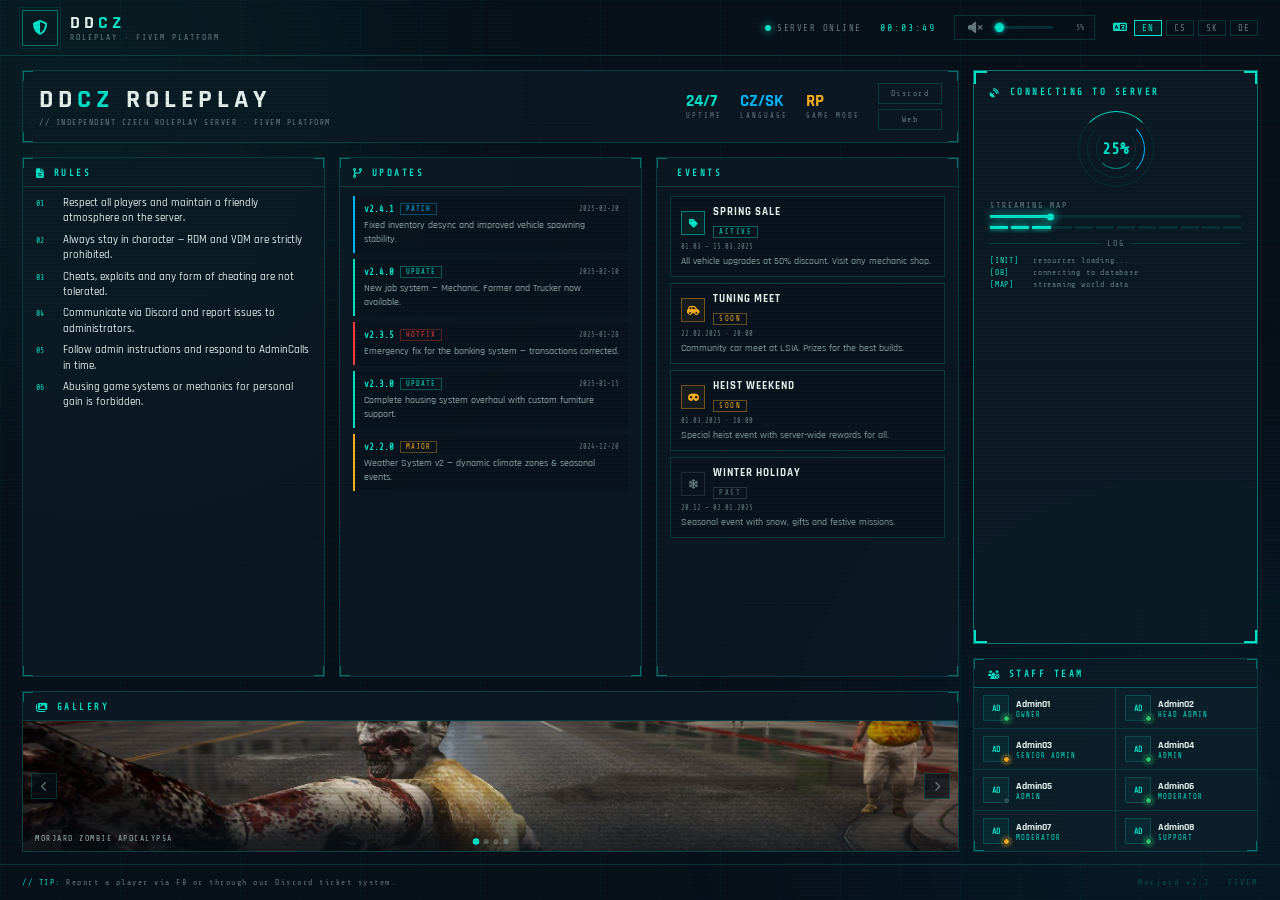
==== resources/morjard-loadingscreen/html/index.html @ 4cfc8bfa "Initial consolidated Morjard FiveM resource pack - Pulled freshest copies from OVH FiveM Dev server " ====
<!DOCTYPE html>
<html lang="en">
<head>
<meta charset="UTF-8">
<meta name="viewport" content="width=device-width, initial-scale=1.0">
<title>Morjard — Loading</title>
<link rel="preconnect" href="https://fonts.googleapis.com">
<link href="https://fonts.googleapis.com/css2?family=Rajdhani:wght@500;600;700&family=Share+Tech+Mono&display=swap" rel="stylesheet">
<link rel="stylesheet" href="https://cdnjs.cloudflare.com/ajax/libs/font-awesome/6.4.0/css/all.min.css">
<style>
:root {
    --accent:  #00e5cc;
    --accent2: #00b8ff;
    --danger:  #ff3b3b;
    --warn:    #ffb020;
    --bg:      #08111a;
    --bg2:     #0d1c27;
    --border:  rgba(0,229,204,0.18);
    --borderB: rgba(0,229,204,0.45);
    --text:    #e8f4f0;
    --textDim: rgba(200,230,225,0.5);
    --mono:    'Share Tech Mono', monospace;
    --main:    'Rajdhani', sans-serif;
    --gap:     14px;
}

*,*::before,*::after { margin:0; padding:0; box-sizing:border-box; }

html, body {
    width:100%; height:100%;
    background:var(--bg);
    overflow:hidden;
    font-family:var(--main);
    color:var(--text);
    user-select:none;
}

body::before {
    content:'';
    position:fixed; inset:0;
    background:repeating-linear-gradient(0deg,transparent,transparent 2px,rgba(0,0,0,0.06) 2px,rgba(0,0,0,0.06) 4px);
    pointer-events:none; z-index:9000;
}

/* ── Background ── */
.bg-grid {
    position:fixed; inset:0;
    background-image:
        linear-gradient(rgba(0,229,204,0.032) 1px,transparent 1px),
        linear-gradient(90deg,rgba(0,229,204,0.032) 1px,transparent 1px);
    background-size:60px 60px;
    z-index:0;
    animation:gridDrift 60s linear infinite;
}
@keyframes gridDrift { from{background-position:0 0} to{background-position:60px 60px} }

.bg-glow {
    position:fixed; width:600px; height:600px; border-radius:50%;
    filter:blur(120px); pointer-events:none; z-index:0;
}
.bg-glow.tl { top:-200px; left:-200px; background:rgba(0,229,204,0.055); }
.bg-glow.br { bottom:-200px; right:-200px; background:rgba(0,184,255,0.055); }

/* ── Done overlay ── */
.done-overlay {
    position:fixed; inset:0; z-index:8000;
    display:flex; align-items:center; justify-content:center;
    opacity:0; pointer-events:none; transition:opacity .5s;
    background:rgba(0,229,204,0.04);
}
.done-overlay.show { opacity:1; }
.done-pulse { font-family:var(--mono); font-size:14px; letter-spacing:6px; color:var(--accent); animation:blink 1s ease-in-out infinite; }
@keyframes blink { 0%,100%{opacity:1} 50%{opacity:.25} }

/* Corner brackets */
.cb { position:absolute; width:10px; height:10px; border-color:var(--accent); border-style:solid; opacity:.42; pointer-events:none; }
.cb.tl { top:0;    left:0;  border-width:1px 0 0 1px; }
.cb.tr { top:0;    right:0; border-width:1px 1px 0 0; }
.cb.bl { bottom:0; left:0;  border-width:0 0 1px 1px; }
.cb.br { bottom:0; right:0; border-width:0 1px 1px 0; }
.cb.fat { width:13px; height:13px; opacity:1; border-width:2px !important; }

@keyframes fadeUp { from{opacity:0;transform:translateY(12px)} to{opacity:1;transform:translateY(0)} }
@keyframes pulseDot { 0%,100%{opacity:1} 50%{opacity:.25} }

/* ── Screen ── */
.screen { position:relative; z-index:1; width:100%; height:100%; display:flex; flex-direction:column; }

/* ══ TOP BAR ══ */
.top-bar {
    height:56px; flex-shrink:0;
    display:flex; align-items:center; justify-content:space-between;
    padding:0 22px;
    border-bottom:1px solid var(--border);
}
.top-bar-logo { display:flex; align-items:center; gap:12px; }
.logo-icon-wrap {
    width:36px; height:36px; border:1px solid var(--borderB);
    display:flex; align-items:center; justify-content:center; position:relative; flex-shrink:0;
}
.logo-icon-wrap::before { content:''; position:absolute; inset:-4px; border:1px solid rgba(0,229,204,0.1); pointer-events:none; }
.logo-icon { font-size:15px; color:var(--accent); }
.logo-texts { display:flex; flex-direction:column; line-height:1; }
.logo-title  { font-size:18px; font-weight:700; letter-spacing:4px; color:var(--text); }
.logo-title .hi { color:var(--accent); }
.logo-sub    { font-family:var(--mono); font-size:8px; color:var(--textDim); letter-spacing:2px; margin-top:2px; }

.top-right { display:flex; align-items:center; gap:18px; }
.status-item { display:flex; align-items:center; gap:6px; font-family:var(--mono); font-size:9px; color:var(--textDim); letter-spacing:1.5px; }
.status-dot  { width:6px; height:6px; border-radius:50%; background:var(--accent); box-shadow:0 0 8px var(--accent); animation:pulseDot 2s ease-in-out infinite; }
.clock { color:var(--accent); font-family:var(--mono); font-size:10px; letter-spacing:2px; }

/* Music */
.music-ctrl { display:flex; align-items:center; gap:7px; padding:4px 10px; border:1px solid var(--border); background:rgba(8,17,26,.55); }
.music-btn  { background:transparent; border:none; color:var(--textDim); font-size:13px; cursor:pointer; padding:1px 3px; transition:color .2s; line-height:1; }
.music-btn:hover,.music-btn.on { color:var(--accent); }
.vol-wrap   { width:60px; }
.vol-slider {
    -webkit-appearance:none; width:100%; height:3px;
    background:rgba(0,229,204,0.15); outline:none; cursor:pointer; border-radius:2px; display:block;
}
.vol-slider::-webkit-slider-thumb { -webkit-appearance:none; width:9px; height:9px; border-radius:50%; background:var(--accent); box-shadow:0 0 5px var(--accent); cursor:pointer; }
.vol-slider::-moz-range-thumb    { width:9px; height:9px; border-radius:50%; background:var(--accent); box-shadow:0 0 5px var(--accent); border:none; cursor:pointer; }
.vol-lbl    { font-family:var(--mono); font-size:8px; color:var(--textDim); min-width:24px; text-align:right; }

/* Lang */
.lang-sw    { display:flex; gap:4px; }
.lang-btn   { padding:2px 7px; border:1px solid var(--border); background:transparent; color:var(--textDim); font-family:var(--mono); font-size:9px; letter-spacing:1px; cursor:pointer; transition:border-color .2s,color .2s,background .2s; }
.lang-btn:hover,.lang-btn.on { border-color:var(--accent); color:var(--accent); background:rgba(0,229,204,0.07); }

/* ══ MAIN ══ */
.main { flex:1; display:flex; padding:var(--gap) 22px 12px; gap:var(--gap); overflow:hidden; min-height:0; }

/* ── LEFT ── */
.left  { flex:1; min-width:0; display:flex; flex-direction:column; gap:var(--gap); }

/* Identity */
.identity {
    border:1px solid var(--border); background:rgba(13,28,39,.72); position:relative;
    padding:12px 16px; animation:fadeUp .5s ease both; flex-shrink:0;
}
.id-inner { display:flex; align-items:center; justify-content:space-between; gap:16px; }
.srv-name { font-size:26px; font-weight:700; letter-spacing:5px; line-height:1; color:var(--text); }
.srv-name .hi { color:var(--accent); }
.srv-tag  { font-family:var(--mono); font-size:8px; color:var(--textDim); letter-spacing:1.5px; margin-top:5px; }
.srv-stats { display:flex; gap:18px; align-items:center; flex-shrink:0; }
.stat { display:flex; flex-direction:column; gap:2px; }
.stat-val { font-size:17px; font-weight:700; color:var(--accent); line-height:1; }
.stat-val.b { color:var(--accent2); }
.stat-val.w { color:var(--warn); }
.stat-lbl { font-family:var(--mono); font-size:7px; color:var(--textDim); letter-spacing:2px; }
.social-btns { display:flex; flex-direction:column; gap:5px; }
.social-btn {
    display:flex; align-items:center; justify-content:center; gap:6px;
    padding:5px 12px; border:1px solid var(--border); background:transparent;
    font-family:var(--mono); font-size:8px; color:var(--textDim); letter-spacing:1.5px;
    cursor:pointer; transition:border-color .2s,color .2s,background .2s; white-space:nowrap;
}
.social-btn:hover { border-color:var(--accent); color:var(--accent); background:rgba(0,229,204,0.07); }

/* 3-col panels */
.panels { flex:1; display:grid; grid-template-columns:1fr 1fr 1fr; gap:var(--gap); min-height:0; }
.panel  {
    border:1px solid var(--border); background:rgba(13,28,39,.72); position:relative;
    display:flex; flex-direction:column; overflow:hidden; min-height:0;
}
.panel.d1 { animation:fadeUp .5s .06s ease both; }
.panel.d2 { animation:fadeUp .5s .12s ease both; }
.panel.d3 { animation:fadeUp .5s .18s ease both; }
.panel-hdr {
    display:flex; align-items:center; gap:7px; padding:10px 13px 8px;
    border-bottom:1px solid var(--border);
    font-family:var(--mono); font-size:9px; font-weight:700; letter-spacing:2.5px; color:var(--accent);
    flex-shrink:0;
}
.panel-hdr .ico { font-size:10px; }
.panel-body {
    flex:1; overflow-y:auto; overflow-x:hidden; padding:9px 13px 11px;
    display:flex; flex-direction:column; gap:6px;
}
.panel-body::-webkit-scrollbar { width:2px; }
.panel-body::-webkit-scrollbar-thumb { background:rgba(0,229,204,.3); border-radius:2px; }

/* Rules */
.rule { display:flex; align-items:flex-start; gap:9px; font-size:11px; font-weight:500; color:var(--text); line-height:1.4; }
.rule-n { font-family:var(--mono); font-size:8px; color:var(--accent); min-width:18px; padding-top:2px; flex-shrink:0; }

/* Updates */
.upd { border-left:2px solid var(--border); padding:7px 9px; background:rgba(8,17,26,.45); animation:fadeUp .3s ease both; }
.upd.PATCH  { border-left-color:var(--accent2); }
.upd.UPDATE { border-left-color:var(--accent); }
.upd.HOTFIX { border-left-color:var(--danger); }
.upd.MAJOR  { border-left-color:var(--warn); }
.upd-head { display:flex; align-items:center; gap:6px; margin-bottom:3px; }
.upd-ver  { font-family:var(--mono); font-size:9px; font-weight:700; color:var(--accent); }
.upd-tag  { font-family:var(--mono); font-size:7px; letter-spacing:1px; padding:1px 5px; border:1px solid; }
.upd-tag.PATCH  { color:var(--accent2); border-color:rgba(0,184,255,.35); }
.upd-tag.UPDATE { color:var(--accent);  border-color:rgba(0,229,204,.35); }
.upd-tag.HOTFIX { color:var(--danger);  border-color:rgba(255,59,59,.35); }
.upd-tag.MAJOR  { color:var(--warn);    border-color:rgba(255,176,32,.35); }
.upd-date { margin-left:auto; font-family:var(--mono); font-size:7px; color:var(--textDim); }
.upd-txt  { font-size:10px; font-weight:500; color:rgba(200,230,225,.7); line-height:1.4; }

/* Events */
.evt { border:1px solid var(--border); background:rgba(8,17,26,.45); padding:8px 10px; animation:fadeUp .3s ease both; }
.evt-head { display:flex; align-items:center; gap:8px; margin-bottom:3px; }
.evt-ico  { width:24px; height:24px; flex-shrink:0; border:1px solid var(--border); display:flex; align-items:center; justify-content:center; font-size:10px; }
.evt-ico.active { border-color:rgba(0,229,204,.5); color:var(--accent); background:rgba(0,229,204,.06); }
.evt-ico.soon   { border-color:rgba(255,176,32,.4); color:var(--warn);   background:rgba(255,176,32,.06); }
.evt-ico.past   { border-color:rgba(200,230,225,.12); color:var(--textDim); }
.evt-info { flex:1; min-width:0; }
.evt-name { font-size:11px; font-weight:700; color:var(--text); letter-spacing:1px; }
.evt-badge { font-family:var(--mono); font-size:7px; letter-spacing:1.5px; padding:1px 5px; border:1px solid; display:inline-block; margin-top:1px; }
.evt-badge.active { color:var(--accent); border-color:rgba(0,229,204,.4); }
.evt-badge.soon   { color:var(--warn);   border-color:rgba(255,176,32,.4); }
.evt-badge.past   { color:var(--textDim); border-color:rgba(200,230,225,.15); }
.evt-date { font-family:var(--mono); font-size:7px; color:var(--textDim); margin-bottom:3px; }
.evt-desc { font-size:10px; font-weight:500; color:rgba(200,230,225,.65); line-height:1.4; }

/* ── RIGHT ── */
.right { width:285px; flex-shrink:0; display:flex; flex-direction:column; gap:var(--gap); }

/* Loading box */
.load-box {
    border:1px solid var(--borderB); background:rgba(13,28,39,.9);
    padding:16px 16px 14px; position:relative; flex:1;
    display:flex; flex-direction:column;
    animation:fadeUp .5s .08s ease both;
}
.load-box .cb.fat.tl { border-width:2px 0 0 2px !important; }
.load-box .cb.fat.tr { border-width:2px 2px 0 0 !important; }
.load-box .cb.fat.bl { border-width:0 0 2px 2px !important; }
.load-box .cb.fat.br { border-width:0 2px 2px 0 !important; }

.load-hdr { display:flex; align-items:center; gap:8px; margin-bottom:14px; font-family:var(--mono); font-size:9px; font-weight:700; letter-spacing:2.5px; color:var(--accent); }
.load-hdr .ico { animation:pulseDot 2s ease-in-out infinite; }

/* Spinner */
.spin-wrap  { display:flex; justify-content:center; margin-bottom:14px; }
.spin-outer { width:76px; height:76px; position:relative; display:flex; align-items:center; justify-content:center; }
.spin-ring  { position:absolute; inset:0; border-radius:50%; border:1px solid rgba(0,229,204,.1); }
.spin-ring.r1 { border-top-color:var(--accent); animation:spin 1.4s linear infinite; }
.spin-ring.r2 { inset:9px; border-right-color:var(--accent2); border-top-color:transparent; animation:spin 2s linear infinite reverse; }
.spin-ring.r3 { inset:18px; border-bottom-color:rgba(0,229,204,.5); border-top-color:transparent; animation:spin 2.8s linear infinite; }
@keyframes spin { to{transform:rotate(360deg)} }
.spin-pct { font-family:var(--mono); font-size:16px; font-weight:700; color:var(--accent); }

/* Progress */
.prog-lbl  { font-family:var(--mono); font-size:8px; color:var(--textDim); letter-spacing:2px; margin-bottom:5px; }
.prog-track { height:3px; background:rgba(0,229,204,.1); margin-bottom:8px; position:relative; overflow:visible; }
.prog-fill  { height:100%; background:var(--accent); box-shadow:0 0 10px var(--accent); transition:width .35s ease; position:relative; }
.prog-fill::after { content:''; position:absolute; right:-1px; top:50%; transform:translateY(-50%); width:7px; height:7px; border-radius:50%; background:var(--accent); box-shadow:0 0 10px var(--accent); }
.segs { display:flex; gap:3px; margin-bottom:10px; }
.seg  { flex:1; height:3px; background:rgba(0,229,204,.1); transition:background .25s; }
.seg.on { background:var(--accent); box-shadow:0 0 5px var(--accent); }
.hdiv {
    display:flex; align-items:center; gap:7px; margin-bottom:8px;
    font-family:var(--mono); font-size:8px; color:var(--textDim); letter-spacing:2px;
}
.hdiv::before,.hdiv::after { content:''; flex:1; height:1px; background:var(--border); }
.log-wrap { flex:1; overflow:hidden; display:flex; flex-direction:column; gap:3px; }
.log-entry { font-family:var(--mono); font-size:8px; color:var(--textDim); letter-spacing:.8px; display:flex; gap:7px; opacity:0; animation:logIn .35s ease forwards; }
.log-entry.ok   .log-tag { color:var(--accent); }
.log-entry.warn .log-tag { color:var(--warn); }
.log-entry.err  .log-tag { color:var(--danger); }
.log-tag { min-width:36px; }
@keyframes logIn { to{opacity:1} }

/* Staff */
.staff-box {
    border:1px solid var(--border); background:rgba(13,28,39,.72); position:relative;
    display:flex; flex-direction:column; flex-shrink:0;
    animation:fadeUp .5s .16s ease both;
}
.staff-hdr { display:flex; align-items:center; gap:7px; padding:10px 14px 0; font-family:var(--mono); font-size:9px; font-weight:700; letter-spacing:2.5px; color:var(--accent); }
.staff-grid { display:grid; grid-template-columns:1fr 1fr; gap:1px; background:var(--border); border-top:1px solid var(--border); margin-top:8px; }
.staff-item { display:flex; align-items:center; gap:7px; padding:7px 9px; background:rgba(13,28,39,.9); transition:background .2s; }
.staff-item:hover { background:rgba(0,229,204,.04); }
.staff-av { width:26px; height:26px; flex-shrink:0; border:1px solid var(--border); display:flex; align-items:center; justify-content:center; font-family:var(--mono); font-size:8px; font-weight:700; color:var(--accent); background:rgba(0,229,204,.05); position:relative; }
.s-dot { position:absolute; bottom:-2px; right:-2px; width:7px; height:7px; border-radius:50%; border:1px solid var(--bg2); }
.s-dot.online  { background:#2ecc71; box-shadow:0 0 5px #2ecc71; }
.s-dot.away    { background:var(--warn); box-shadow:0 0 4px var(--warn); }
.s-dot.offline { background:rgba(200,230,225,.2); }
.staff-info { min-width:0; }
.staff-name { font-size:10px; font-weight:700; color:var(--text); white-space:nowrap; overflow:hidden; text-overflow:ellipsis; }
.staff-role { font-family:var(--mono); font-size:7px; color:var(--accent); letter-spacing:1px; margin-top:1px; }

/* ══ BOTTOM BAR ══ */
.bot-bar { height:36px; flex-shrink:0; display:flex; align-items:center; justify-content:space-between; padding:0 22px; border-top:1px solid var(--border); }
.bot-tip { font-family:var(--mono); font-size:8px; color:var(--textDim); letter-spacing:1.5px; transition:opacity .45s; }
.bot-tip .hi { color:var(--accent); }
.bot-tip.fade { opacity:0; }
.bot-ver { font-family:var(--mono); font-size:8px; color:rgba(0,229,204,.28); letter-spacing:2px; }
/* ══ GALLERY ══ */
.gallery-box {
    border:1px solid var(--border); background:rgba(13,28,39,.72); position:relative;
    display:flex; flex-direction:column; flex-shrink:0;
    animation:fadeUp .5s ease both;
}
.gallery-track {
    position:relative; overflow:hidden;
    height:130px; flex-shrink:0;
}
.gallery-slides {
    display:flex; height:100%;
    transition:transform .5s cubic-bezier(.4,0,.2,1);
}
.gal-slide {
    min-width:100%; height:100%; flex-shrink:0;
    background-size:cover; background-position:center;
    position:relative;
}
.gal-slide::after {
    content:''; position:absolute; inset:0;
    background:linear-gradient(to top, rgba(8,17,26,.6) 0%, transparent 50%);
}
.gal-arrow {
    position:absolute; top:50%; transform:translateY(-50%);
    background:rgba(8,17,26,.7); border:1px solid var(--border);
    color:var(--textDim); width:26px; height:26px;
    display:flex; align-items:center; justify-content:center;
    cursor:pointer; font-size:10px; z-index:10;
    transition:color .2s, border-color .2s, background .2s;
}
.gal-arrow:hover { color:var(--accent); border-color:var(--accent); background:rgba(0,229,204,.1); }
.gal-arrow.left  { left:8px; }
.gal-arrow.right { right:8px; }
.gal-dots {
    position:absolute; bottom:7px; left:50%; transform:translateX(-50%);
    display:flex; gap:5px; z-index:10;
}
.gal-dot {
    width:5px; height:5px; border-radius:50%;
    background:rgba(200,230,225,.3); cursor:pointer;
    transition:background .25s, transform .25s;
}
.gal-dot.on { background:var(--accent); transform:scale(1.3); }
</style>
<!-- additive hybrid Morjard/DDCZ style bridge, see ../../morjard-settings -->
<script>
window.addEventListener('message', function (event) {
    var data = event.data || {};
    if (data.type !== 'applyMorjardStyle' || !data.style) return;
    var root = document.documentElement.style;
    if (data.style.accent)    root.setProperty('--accent', data.style.accent);
    if (data.style.accentAlt) root.setProperty('--accent2', data.style.accentAlt);
});
</script>
</head>
<body>

<div class="bg-grid"></div>
<div class="bg-glow tl"></div>
<div class="bg-glow br"></div>
<div class="done-overlay" id="doneOverlay"><div class="done-pulse">CONNECTED</div></div>
<audio id="bgMusic" src="song.mp3" loop preload="auto"></audio>

<div class="screen">

  <!-- TOP BAR -->
  <header class="top-bar">
    <div class="top-bar-logo">
      <div class="logo-icon-wrap">
        <i class="fas fa-shield-halved logo-icon"></i>
      </div>
      <div class="logo-texts">
        <div class="logo-title">DD<span class="hi">CZ</span></div>
        <div class="logo-sub">ROLEPLAY &middot; FIVEM PLATFORM</div>
      </div>
    </div>
    <div class="top-right">
      <div class="status-item"><div class="status-dot"></div><span id="statusOnline">SERVER ONLINE</span></div>
      <div class="clock" id="clock">00:00:00</div>
      <div class="music-ctrl">
        <button class="music-btn" id="musicBtn"><i class="fas fa-volume-xmark" id="musicIcon"></i></button>
        <div class="vol-wrap"><input type="range" class="vol-slider" id="volSlider" min="0" max="100" value="5"></div>
        <span class="vol-lbl" id="volLbl">5%</span>
      </div>
      <div class="status-item">
        <i class="fas fa-language" style="color:var(--accent);font-size:11px;"></i>
        <div class="lang-sw" id="langSw"></div>
      </div>
    </div>
  </header>

  <!-- MAIN -->
  <main class="main">
    <div class="left">

      <!-- Identity -->
      <div class="identity">
        <div class="cb tl"></div><div class="cb tr"></div><div class="cb bl"></div><div class="cb br"></div>
        <div class="id-inner">
          <div>
            <div class="srv-name" id="srvName">DD<span class="hi">CZ</span> ROLEPLAY</div>
            <div class="srv-tag" id="srvTag">// INDEPENDENT CZECH ROLEPLAY SERVER &middot; FIVEM PLATFORM</div>
          </div>
          <div class="srv-stats">
            <div class="stat"><div class="stat-val">24/7</div><div class="stat-lbl" id="lbl-uptime">UPTIME</div></div>
            <div class="stat"><div class="stat-val b">CZ/SK</div><div class="stat-lbl" id="lbl-lang">LANGUAGE</div></div>
            <div class="stat"><div class="stat-val w">RP</div><div class="stat-lbl" id="lbl-mode">GAME MODE</div></div>
            <div class="stat">
              <div class="social-btns">
                <button class="social-btn" onclick="openLink('https://discord.gg/CGEt28s66f')">Discord</button>
                <button class="social-btn" onclick="openLink('https://morjard.cz')">Web</button>
              </div>
            </div>
          </div>
        </div>
      </div>

      <!-- 3 panels -->
      <div class="panels">

        <!-- Rules -->
        <div class="panel d1">
          <div class="cb tl"></div><div class="cb tr"></div><div class="cb bl"></div><div class="cb br"></div>
          <div class="panel-hdr"><i class="fas fa-file-lines ico"></i><span id="lbl-rules">RULES</span></div>
          <div class="panel-body" id="rulesList"></div>
        </div>

        <!-- Updates -->
        <div class="panel d2">
          <div class="cb tl"></div><div class="cb tr"></div><div class="cb bl"></div><div class="cb br"></div>
          <div class="panel-hdr"><i class="fas fa-code-branch ico"></i><span id="lbl-updates">UPDATES</span></div>
          <div class="panel-body" id="updatesList"></div>
        </div>

        <!-- Events -->
        <div class="panel d3">
          <div class="cb tl"></div><div class="cb tr"></div><div class="cb bl"></div><div class="cb br"></div>
          <div class="panel-hdr"><i class="fas fa-calendar-star ico"></i><span id="lbl-events">EVENTS</span></div>
          <div class="panel-body" id="eventsList"></div>
        </div>

      </div>

      <!-- GALLERY -->
      <div class="gallery-box" style="animation-delay:.24s;">
        <div class="cb tl"></div><div class="cb tr"></div><div class="cb bl"></div><div class="cb br"></div>
        <div class="panel-hdr"><i class="fas fa-images ico"></i><span id="lbl-gallery">GALLERY</span></div>
        <div class="gallery-track">
          <div class="gallery-slides" id="gallerySlides"></div>
          <button class="gal-arrow left"  id="galPrev"><i class="fas fa-chevron-left"></i></button>
          <button class="gal-arrow right" id="galNext"><i class="fas fa-chevron-right"></i></button>
          <div class="gal-dots" id="galDots"></div>
        </div>
      </div>

    </div><!-- /left -->

    <!-- RIGHT -->
    <div class="right">

      <!-- Loading -->
      <div class="load-box">
        <div class="cb fat tl"></div><div class="cb fat tr"></div><div class="cb fat bl"></div><div class="cb fat br"></div>
        <div class="load-hdr"><i class="fas fa-satellite-dish ico"></i><span id="loadHdr">CONNECTING TO SERVER</span></div>
        <div class="spin-wrap">
          <div class="spin-outer">
            <div class="spin-ring r1"></div>
            <div class="spin-ring r2"></div>
            <div class="spin-ring r3"></div>
            <span class="spin-pct" id="pct">0%</span>
          </div>
        </div>
        <div class="prog-lbl" id="stepLbl">INITIALIZING</div>
        <div class="prog-track"><div class="prog-fill" id="progFill" style="width:0%"></div></div>
        <div class="segs" id="segs"></div>
        <div class="hdiv">LOG</div>
        <div class="log-wrap" id="logWrap"></div>
      </div>

      <!-- Staff -->
      <div class="staff-box">
        <div class="cb tl"></div><div class="cb tr"></div><div class="cb bl"></div><div class="cb br"></div>
        <div class="staff-hdr"><i class="fas fa-users-gear"></i><span id="lbl-staff">STAFF TEAM</span></div>
        <div class="staff-grid" id="staffGrid"></div>
      </div>

    </div><!-- /right -->
  </main>

  <footer class="bot-bar">
    <div class="bot-tip" id="tipEl"><span class="hi">// TIP:</span> ...</div>
    <div class="bot-ver">Morjard v2.1 &middot; FIVEM</div>
  </footer>

</div><!-- /screen -->

<script>
'use strict';

/* ── Open link in FiveM CEF ── */
function openLink(url) {
    if (typeof invokeNative !== 'undefined') {
        invokeNative('openUrl', url);
    } else {
        window.open(url, '_blank');
    }
}

/* ── ALL LOCALES embedded (no fetch needed) ── */
const LOCALES = {
en: {
    server_name:'Morjard ROLEPLAY',
    server_tagline:'// INDEPENDENT CZECH ROLEPLAY SERVER \u00b7 FIVEM PLATFORM',
    stat_uptime:'UPTIME', stat_lang:'LANGUAGE', stat_mode:'GAME MODE',
    tab_rules:'RULES', tab_updates:'UPDATES', tab_events:'EVENTS', tab_staff:'STAFF TEAM', tab_gallery:'GALLERY',
    status_online:'SERVER ONLINE',
    rules:[
        'Respect all players and maintain a friendly atmosphere on the server.',
        'Always stay in character \u2014 RDM and VDM are strictly prohibited.',
        'Cheats, exploits and any form of cheating are not tolerated.',
        'Communicate via Discord and report issues to administrators.',
        'Follow admin instructions and respond to AdminCalls in time.',
        'Abusing game systems or mechanics for personal gain is forbidden.'
    ],
    updates:[
        {version:'v2.4.1',date:'2025-02-20',tag:'PATCH',  text:'Fixed inventory desync and improved vehicle spawning stability.'},
        {version:'v2.4.0',date:'2025-02-10',tag:'UPDATE', text:'New job system \u2014 Mechanic, Farmer and Trucker now available.'},
        {version:'v2.3.5',date:'2025-01-28',tag:'HOTFIX', text:'Emergency fix for the banking system \u2014 transactions corrected.'},
        {version:'v2.3.0',date:'2025-01-15',tag:'UPDATE', text:'Complete housing system overhaul with custom furniture support.'},
        {version:'v2.2.0',date:'2024-12-20',tag:'MAJOR',  text:'Weather System v2 \u2014 dynamic climate zones & seasonal events.'}
    ],
    events:[
        {name:'SPRING SALE',   icon:'fas fa-tag',      status:'active',date:'01.03 \u2013 15.03.2025',desc:'All vehicle upgrades at 50% discount. Visit any mechanic shop.'},
        {name:'TUNING MEET',   icon:'fas fa-car-side',  status:'soon',  date:'22.02.2025 \u00b7 20:00', desc:'Community car meet at LSIA. Prizes for the best builds.'},
        {name:'HEIST WEEKEND', icon:'fas fa-mask',      status:'soon',  date:'01.03.2025 \u00b7 18:00', desc:'Special heist event with server-wide rewards for all.'},
        {name:'WINTER HOLIDAY',icon:'fas fa-snowflake', status:'past',  date:'20.12 \u2013 02.01.2025', desc:'Seasonal event with snow, gifts and festive missions.'}
    ],
    staff:[
        {name:'Admin01',role:'OWNER',        status:'online'},
        {name:'Admin02',role:'HEAD ADMIN',   status:'online'},
        {name:'Admin03',role:'SENIOR ADMIN', status:'away'},
        {name:'Admin04',role:'ADMIN',        status:'online'},
        {name:'Admin05',role:'ADMIN',        status:'offline'},
        {name:'Admin06',role:'MODERATOR',    status:'online'},
        {name:'Admin07',role:'MODERATOR',    status:'away'},
        {name:'Admin08',role:'SUPPORT',      status:'online'}
    ],
    loading_header:'CONNECTING TO SERVER', loading_done:'CONNECTED',
    steps:['LOADING RESOURCES','CONNECTING TO DB','STREAMING MAP','SYNCING ENTITIES','LOADING PLAYER','LOADING VEHICLES','INVENTORY','SYSTEMS CHECK','FINALIZING'],
    log_lines:['INIT  resources loading...','DB    connecting to database','MAP   streaming world data','SYNC  entity synchronization','PLY   player data fetched','VEH   vehicle catalog loaded','INV   inventory deserialized','SYS   all systems nominal','DONE  ready to join'],
    tips:[
        'Report a player via F8 or through our Discord ticket system.',
        'Use /help to display all available commands in-game.',
        'Respect the New Life Rule after each character death.',
        'Admins are available in #support on our Discord server.',
        'Always make sure you are in a safe zone before disconnecting.'
    ],
    tip_prefix:'// TIP:'
},
cs: {
    server_name:'Morjard ROLEPLAY',
    server_tagline:'// NEZ\u00c1VISL\u00dd \u010cESK\u00dd ROLEPLAY SERVER \u00b7 FIVEM PLATFORMA',
    stat_uptime:'DOSTUPNOST', stat_lang:'JAZYK', stat_mode:'STYL HRY',
    tab_rules:'PRAVIDLA', tab_updates:'AKTUALIZACE', tab_events:'UD\u00c1LOSTI', tab_staff:'STAFF T\u00ddM', tab_gallery:'GALERIE',
    status_online:'SERVER ONLINE',
    rules:[
        'Respektuj ostatn\u00ed hr\u00e1\u010de a zachovej p\u0159\u00e1telskou atmosf\u00e9ru na serveru.',
        'V\u017edy z\u016fsta\u0148 v charakteru sv\u00e9 postavy \u2014 RDM a VDM jsou p\u0159\u00edsn\u011b zak\u00e1z\u00e1ny.',
        'Cheaty, exploity ani \u017e\u00e1dn\u00e9 formy podv\u00e1d\u011bn\u00ed nejsou tolerov\u00e1ny.',
        'Komunikuj p\u0159es Discord a reportuj probl\u00e9my administr\u00e1tor\u016fm.',
        'Dodr\u017euj pokyny administr\u00e1tor\u016f a reaguj na AdminCally v\u010das.',
        'Zneu\u017e\u00edv\u00e1n\u00ed hern\u00edch syst\u00e9m\u016f nebo mechanik za \u00fa\u010delem zisku je zak\u00e1z\u00e1no.'
    ],
    updates:[
        {version:'v2.4.1',date:'20.02.2025',tag:'PATCH',  text:'Opravena desynchronizace invento\u0159e a zlep\u0161ena stabilita spawnov\u00e1n\u00ed vozidel.'},
        {version:'v2.4.0',date:'10.02.2025',tag:'UPDATE', text:'P\u0159id\u00e1n nov\u00fd syst\u00e9m povolán\u00ed \u2014 Mechanik, Zem\u011bd\u011blec a \u0158idi\u010d kamionu.'},
        {version:'v2.3.5',date:'28.01.2025',tag:'HOTFIX', text:'Urgentní oprava bankovního systému \u2014 transakce nyní fungují správně.'},
        {version:'v2.3.0',date:'15.01.2025',tag:'UPDATE', text:'Kompletní přepracování systému bydlení. Vlastní nábytek je podporován.'},
        {version:'v2.2.0',date:'20.12.2024',tag:'MAJOR',  text:'Vydán Weather System v2. Dynamické klimatické zóny a sezónní události.'}
    ],
    events:[
        {name:'JARNÍ VÝPRODEJ', icon:'fas fa-tag',      status:'active',date:'01.03 \u2013 15.03.2025',desc:'Všechny úpravy vozidel se slevou 50 %. Navštiv libovolného mechanika.'},
        {name:'TUNING SRAZ',    icon:'fas fa-car-side',  status:'soon',  date:'22.02.2025 \u00b7 20:00', desc:'Sraz aut komunity na LSIA. Ceny pro nejlepší buildy.'},
        {name:'HEIST VÍKEND',   icon:'fas fa-mask',      status:'soon',  date:'01.03.2025 \u00b7 18:00', desc:'Speciální heist event s odměnami pro všechny účastníky.'},
        {name:'ZIMNÍ SVÁTKY',   icon:'fas fa-snowflake', status:'past',  date:'20.12 \u2013 02.01.2025', desc:'Sezónní zimní event se sněhem, dárky a speciálními misemi.'}
    ],
    staff:[
        {name:'Admin01',role:'OWNER',        status:'online'},
        {name:'Admin02',role:'HEAD ADMIN',   status:'online'},
        {name:'Admin03',role:'SENIOR ADMIN', status:'away'},
        {name:'Admin04',role:'ADMIN',        status:'online'},
        {name:'Admin05',role:'ADMIN',        status:'offline'},
        {name:'Admin06',role:'MODERÁTOR',    status:'online'},
        {name:'Admin07',role:'MODERÁTOR',    status:'away'},
        {name:'Admin08',role:'PODPORA',      status:'online'}
    ],
    loading_header:'PŘIPOJOVÁNÍ K SERVERU', loading_done:'PŘIPOJENO',
    steps:['NAČÍTÁM ZDROJE','PŘIPOJUJI K DB','NAČÍTÁM MAPU','SYNC ENTIT','NAČÍTÁM HRÁČE','NAČÍTÁM VOZIDLA','INVENTÁŘ','KONTROLA SYSTÉMŮ','FINALIZACE'],
    log_lines:['INIT  načítám zdroje...','DB    připojuji k databázi','MAP   streamuji herní svět','SYNC  synchronizace entit','PLY   data hráče načtena','VEH   katalog vozidel načten','INV   inventář deserializován','SYS   všechny systémy OK','DONE  připraven ke vstupu'],
    tips:[
        'Nahlášení hráče probíhá přes F8 nebo Discord ticket systém.',
        'Použij /help pro zobrazení dostupných příkazů ve hře.',
        'Respektuj New Life Rule po každé smrti postavy.',
        'Adminové jsou k dispozici v #podpora na Discordu.',
        'Vždy se přesvědč, že jsi v bezpečné zóně před odpojením.'
    ],
    tip_prefix:'// TIP:'
},
sk: {
    server_name:'Morjard ROLEPLAY',
    server_tagline:'// NEZÁVISLÝ ČESKÝ ROLEPLAY SERVER \u00b7 FIVEM PLATFORMA',
    stat_uptime:'DOSTUPNOSŤ', stat_lang:'JAZYK', stat_mode:'ŠTÝL HRY',
    tab_rules:'PRAVIDLÁ', tab_updates:'AKTUALIZÁCIE', tab_events:'UDALOSTI', tab_staff:'STAFF TÍM', tab_gallery:'GALÉRIA',
    status_online:'SERVER ONLINE',
    rules:[
        'Rešpektuj ostatných hráčov a zachovaj priateľskú atmosféru na serveri.',
        'Vždy zostaň v charaktere svojej postavy — RDM a VDM sú prísne zakázané.',
        'Cheaty, exploity ani žiadne formy podvádzania nie sú tolerované.',
        'Komunikuj cez Discord a reportuj problémy administrátorom.',
        'Dodržuj pokyny administrátorov a reaguj na AdminCally včas.',
        'Zneužívanie herných systémov alebo mechaník za účelom zisku je zakázané.'
    ],
    updates:[
        {version:'v2.4.1',date:'20.02.2025',tag:'PATCH',  text:'Opravená desynchronizácia inventára a zlepšená stabilita spawnovania vozidiel.'},
        {version:'v2.4.0',date:'10.02.2025',tag:'UPDATE', text:'Pridaný nový systém povolaní — Mechanik, Farmár a Vodič kamióna.'},
        {version:'v2.3.5',date:'28.01.2025',tag:'HOTFIX', text:'Urgentná oprava bankového systému — transakcie teraz fungujú správne.'},
        {version:'v2.3.0',date:'15.01.2025',tag:'UPDATE', text:'Kompletné prepracovanie systému bývania s vlastným nábytkom.'},
        {version:'v2.2.0',date:'20.12.2024',tag:'MAJOR',  text:'Vydaný Weather System v2. Dynamické klimatické zóny a sezónne udalosti.'}
    ],
    events:[
        {name:'JARNÝ VÝPREDAJ', icon:'fas fa-tag',      status:'active',date:'01.03 – 15.03.2025',desc:'Všetky úpravy vozidiel so zľavou 50 %. Navštív ľubovoľného mechanika.'},
        {name:'TUNING ZRAZ',    icon:'fas fa-car-side',  status:'soon',  date:'22.02.2025 · 20:00', desc:'Zraz áut komunity na LSIA. Ceny pre najlepšie buildy.'},
        {name:'HEIST VÍKEND',   icon:'fas fa-mask',      status:'soon',  date:'01.03.2025 · 18:00', desc:'Špeciálny heist event s odmenami pre všetkých účastníkov.'},
        {name:'ZIMNÉ SVIATKY',  icon:'fas fa-snowflake', status:'past',  date:'20.12 – 02.01.2025', desc:'Sezónny zimný event so snehom, darčekmi a špeciálnymi misiami.'}
    ],
    staff:[
        {name:'Admin01',role:'OWNER',        status:'online'},
        {name:'Admin02',role:'HEAD ADMIN',   status:'online'},
        {name:'Admin03',role:'SENIOR ADMIN', status:'away'},
        {name:'Admin04',role:'ADMIN',        status:'online'},
        {name:'Admin05',role:'ADMIN',        status:'offline'},
        {name:'Admin06',role:'MODERÁTOR',    status:'online'},
        {name:'Admin07',role:'MODERÁTOR',    status:'away'},
        {name:'Admin08',role:'PODPORA',      status:'online'}
    ],
    loading_header:'PRIPÁJANIE K SERVERU', loading_done:'PRIPOJENÉ',
    steps:['NAČÍTAVAM ZDROJE','PRIPÁJAM K DB','NAČÍTAVAM MAPU','SYNC ENTÍT','NAČÍTAVAM HRÁČA','NAČÍTAVAM VOZIDLÁ','INVENTÁR','KONTROLA SYSTÉMOV','FINALIZÁCIA'],
    log_lines:['INIT  načítavam zdroje...','DB    pripájam k databáze','MAP   streamujem herný svet','SYNC  synchronizácia entít','PLY   dáta hráča načítané','VEH   katalóg vozidiel načítaný','INV   inventár deserializovaný','SYS   všetky systémy OK','DONE  pripravený na vstup'],
    tips:[
        'Nahlásenie hráča prebieha cez F8 alebo Discord ticket systém.',
        'Použi /help pre zobrazenie dostupných príkazov v hre.',
        'Rešpektuj New Life Rule po každej smrti postavy.',
        'Admini sú k dispozícii v #podpora na Discorde.',
        'Vždy sa uisti, že si v bezpečnej zóne pred odpojením.'
    ],
    tip_prefix:'// TIP:'
},
de: {
    server_name:'Morjard ROLEPLAY',
    server_tagline:'// UNABHÄNGIGER TSCHECHISCHER ROLEPLAY SERVER \u00b7 FIVEM PLATTFORM',
    stat_uptime:'VERFÜGBARKEIT', stat_lang:'SPRACHE', stat_mode:'SPIELMODUS',
    tab_rules:'REGELN', tab_updates:'UPDATES', tab_events:'EVENTS', tab_staff:'STAFF TEAM', tab_gallery:'GALERIE',
    status_online:'SERVER ONLINE',
    rules:[
        'Respektiere alle Spieler und bewahre eine freundliche Atmosphäre.',
        'Bleibe immer im Charakter — RDM und VDM sind strengstens verboten.',
        'Cheats, Exploits und jede Form von Betrug werden nicht toleriert.',
        'Kommuniziere über Discord und melde Probleme den Administratoren.',
        'Folge den Anweisungen der Admins und reagiere auf AdminCalls rechtzeitig.',
        'Das Missbrauchen von Spielsystemen zum Vorteil ist verboten.'
    ],
    updates:[
        {version:'v2.4.1',date:'20.02.2025',tag:'PATCH',  text:'Inventar-Desync behoben und Fahrzeug-Spawning verbessert.'},
        {version:'v2.4.0',date:'10.02.2025',tag:'UPDATE', text:'Neues Berufssystem — Mechaniker, Bauer und LKW-Fahrer verfügbar.'},
        {version:'v2.3.5',date:'28.01.2025',tag:'HOTFIX', text:'Notfall-Fix für das Bankensystem — Transaktionen funktionieren wieder.'},
        {version:'v2.3.0',date:'15.01.2025',tag:'UPDATE', text:'Komplette Überarbeitung des Wohnsystems mit benutzerdefiniertem Möbel.'},
        {version:'v2.2.0',date:'20.12.2024',tag:'MAJOR',  text:'Weather System v2 veröffentlicht. Dynamische Klimazonen und saisonale Events.'}
    ],
    events:[
        {name:'FRÜHLINGSANGEBOT', icon:'fas fa-tag',      status:'active',date:'01.03 – 15.03.2025',desc:'Alle Fahrzeug-Upgrades 50% günstiger. Besuche einen Mechaniker auf der Karte.'},
        {name:'TUNING TREFFEN',   icon:'fas fa-car-side',  status:'soon',  date:'22.02.2025 · 20:00', desc:'Community-Treffen am LSIA. Preise für die besten Builds.'},
        {name:'HEIST WOCHENENDE', icon:'fas fa-mask',      status:'soon',  date:'01.03.2025 · 18:00', desc:'Spezielles Heist-Event mit serverweiten Belohnungen für alle Teilnehmer.'},
        {name:'WINTERFERIEN',     icon:'fas fa-snowflake', status:'past',  date:'20.12 – 02.01.2025', desc:'Saisonales Winter-Event mit Schnee, Geschenken und Missionen.'}
    ],
    staff:[
        {name:'Admin01',role:'OWNER',        status:'online'},
        {name:'Admin02',role:'HEAD ADMIN',   status:'online'},
        {name:'Admin03',role:'SENIOR ADMIN', status:'away'},
        {name:'Admin04',role:'ADMIN',        status:'online'},
        {name:'Admin05',role:'ADMIN',        status:'offline'},
        {name:'Admin06',role:'MODERATOR',    status:'online'},
        {name:'Admin07',role:'MODERATOR',    status:'away'},
        {name:'Admin08',role:'SUPPORT',      status:'online'}
    ],
    loading_header:'VERBINDUNG ZUM SERVER', loading_done:'VERBUNDEN',
    steps:['RESSOURCEN LADEN','MIT DB VERBINDEN','KARTE LADEN','ENTITÄTEN SYNC','SPIELER LADEN','FAHRZEUGE LADEN','INVENTAR','SYSTEMPRÜFUNG','ABSCHLIESSEN'],
    log_lines:['INIT  Ressourcen werden geladen...','DB    Verbindung zur Datenbank','MAP   Spielwelt wird gestreamt','SYNC  Entitäten synchronisiert','PLY   Spielerdaten abgerufen','VEH   Fahrzeugkatalog geladen','INV   Inventar deserialisiert','SYS   Alle Systeme nominal','DONE  Bereit zum Beitreten'],
    tips:[
        'Spieler melden via F8 oder Discord-Ticket-System.',
        'Benutze /help für alle verfügbaren Befehle im Spiel.',
        'Respektiere die New Life Rule nach jedem Charaktertod.',
        'Admins sind in #support auf Discord erreichbar.',
        'Stelle sicher dass du in einer sicheren Zone bist vor dem Abmelden.'
    ],
    tip_prefix:'// TIPP:'
}
};

/* ── Config ── */
const CFG = {
    defaultLang:  'en',
    langs:        ['en','cs','sk','de'],
    tipInterval:  6000,
    stepMinMs:    500,
    stepMaxMs:    1100,
    segments:     12,
    logMax:       7,
    volume:       0.05
};

let L = LOCALES.en;
let pct = 0, stepIdx = 0, tipIdx = 0, done = false, realProg = false;
const $  = id => document.getElementById(id);

/* ── Apply locale ── */
function applyLocale() {
    $('statusOnline').textContent = L.status_online;
    $('srvName').innerHTML = L.server_name.replace('Morjard','DD<span class="hi">CZ</span>');
    $('srvTag').textContent  = L.server_tagline;
    $('lbl-uptime').textContent  = L.stat_uptime;
    $('lbl-lang').textContent    = L.stat_lang;
    $('lbl-mode').textContent    = L.stat_mode;
    $('lbl-rules').textContent   = L.tab_rules;
    $('lbl-updates').textContent = L.tab_updates;
    $('lbl-events').textContent  = L.tab_events;
    $('lbl-gallery').textContent  = L.tab_gallery  || 'GALLERY';
    $('loadHdr').textContent     = L.loading_header;
    buildRules(); buildUpdates(); buildEvents(); buildStaff();
    applyTip();
}

function setLang(lang) {
    if (!LOCALES[lang]) return;
    L = LOCALES[lang];
    document.querySelectorAll('.lang-btn').forEach(b => b.classList.toggle('on', b.dataset.l === lang));
    applyLocale();
}

/* ── Build sections ── */
function buildRules() {
    const el = $('rulesList'); el.innerHTML='';
    L.rules.forEach((r,i) => {
        const d=document.createElement('div'); d.className='rule';
        d.innerHTML=`<span class="rule-n">${String(i+1).padStart(2,'0')}</span><span>${r}</span>`;
        el.appendChild(d);
    });
}

function buildUpdates() {
    const el = $('updatesList'); el.innerHTML='';
    L.updates.forEach((u,i) => {
        const d=document.createElement('div'); d.className=`upd ${u.tag}`; d.style.animationDelay=`${i*.06}s`;
        d.innerHTML=`<div class="upd-head"><span class="upd-ver">${u.version}</span><span class="upd-tag ${u.tag}">${u.tag}</span><span class="upd-date">${u.date}</span></div><div class="upd-txt">${u.text}</div>`;
        el.appendChild(d);
    });
}

function buildEvents() {
    const el = $('eventsList'); el.innerHTML='';
    L.events.forEach((ev,i) => {
        const d=document.createElement('div'); d.className='evt'; d.style.animationDelay=`${i*.06}s`;
        d.innerHTML=`<div class="evt-head"><div class="evt-ico ${ev.status}"><i class="${ev.icon}"></i></div><div class="evt-info"><div class="evt-name">${ev.name}</div><span class="evt-badge ${ev.status}">${ev.status.toUpperCase()}</span></div></div><div class="evt-date">${ev.date}</div><div class="evt-desc">${ev.desc}</div>`;
        el.appendChild(d);
    });
}

function buildStaff() {
    const el = $('staffGrid'); el.innerHTML='';
    L.staff.forEach((s,i) => {
        const ini = s.name.replace(/[^A-Za-z0-9]/g,'').substring(0,2).toUpperCase();
        const d=document.createElement('div'); d.className='staff-item'; d.style.animationDelay=`${i*.04}s`;
        d.innerHTML=`<div class="staff-av">${ini}<div class="s-dot ${s.status}"></div></div><div class="staff-info"><div class="staff-name">${s.name}</div><div class="staff-role">${s.role}</div></div>`;
        el.appendChild(d);
    });
}

/* ── Tips ── */
function applyTip() {
    const t = L.tips[tipIdx % L.tips.length];
    $('tipEl').innerHTML = `<span class="hi">${L.tip_prefix}</span> ${t}`;
}
setInterval(() => {
    const el = $('tipEl');
    el.classList.add('fade');
    setTimeout(() => { tipIdx=(tipIdx+1)%L.tips.length; applyTip(); el.classList.remove('fade'); }, 450);
}, CFG.tipInterval);

/* ── Lang switcher ── */
function initLang() {
    const c = $('langSw');
    CFG.langs.forEach(l => {
        const b = document.createElement('button');
        b.className = 'lang-btn' + (l===CFG.defaultLang?' on':'');
        b.textContent = l.toUpperCase(); b.dataset.l = l;
        b.onclick = () => setLang(l);
        c.appendChild(b);
    });
}

/* ── Clock ── */
setInterval(() => {
    const n=new Date();
    $('clock').textContent=[n.getHours(),n.getMinutes(),n.getSeconds()].map(v=>String(v).padStart(2,'0')).join(':');
},1000);

/* ── Music ── */
function initMusic() {
    const au=$('bgMusic'), btn=$('musicBtn'), sl=$('volSlider'), lbl=$('volLbl');
    au.volume = CFG.volume; sl.value = Math.round(CFG.volume*100); lbl.textContent=Math.round(CFG.volume*100)+'%';
    let playing=false;
    const iconEl = document.getElementById('musicIcon');
    function updIcon() {
        if(!playing||au.muted)      iconEl.className='fas fa-volume-xmark';
        else if(au.volume<0.33)     iconEl.className='fas fa-volume-off';
        else if(au.volume<0.66)     iconEl.className='fas fa-volume-low';
        else                        iconEl.className='fas fa-volume-high';
    }
    function tryPlay() { au.play().then(()=>{ playing=true; btn.classList.add('on'); updIcon(); }).catch(()=>{}); }
    btn.onclick = () => { if(!playing){tryPlay();}else{au.muted=!au.muted; updIcon();} };
    sl.oninput  = () => { const v=parseInt(sl.value)/100; au.volume=v; au.muted=false; lbl.textContent=sl.value+'%'; if(!playing&&v>0)tryPlay(); updIcon(); };
    document.addEventListener('click',  tryPlay, {once:true});
    document.addEventListener('keydown',tryPlay, {once:true});
    tryPlay();
}

/* ── Segments ── */
function buildSegs() {
    const c=$('segs');
    for(let i=0;i<CFG.segments;i++){const d=document.createElement('div');d.className='seg';d.id='s'+i;c.appendChild(d);}
}
function setSegs(p) {
    const a=Math.round((p/100)*CFG.segments);
    for(let i=0;i<CFG.segments;i++) document.getElementById('s'+i)?.classList.toggle('on',i<a);
}

/* ── Animate pct ── */
function animPct(from,to,dur=350) {
    const t0=performance.now();
    (function tick(now){
        const t=Math.min((now-t0)/dur,1), cur=Math.round(from+(to-from)*t);
        $('pct').textContent=cur+'%'; $('progFill').style.width=cur+'%'; setSegs(cur); pct=cur;
        if(t<1) requestAnimationFrame(tick);
    })(performance.now());
}

/* ── Log ── */
function addLog(line,type='ok') {
    const w=$('logWrap'),e=document.createElement('div'); e.className='log-entry '+type;
    const p=line.split(/  +/);
    e.innerHTML=`<span class="log-tag">[${p[0]}]</span><span>${p.slice(1).join(' ')||line}</span>`;
    w.appendChild(e);
    while(w.children.length>CFG.logMax) w.removeChild(w.firstChild);
}

/* ── Steps ── */
function nextStep() {
    if(done||realProg) return;
    const steps=L.steps||[];
    if(stepIdx>=steps.length){finish();return;}
    const tp=Math.round(((stepIdx+1)/steps.length)*95);
    $('stepLbl').textContent=steps[stepIdx];
    addLog(L.log_lines?.[stepIdx]||`SYS   step ${stepIdx+1}`,'ok');
    animPct(pct,tp); stepIdx++;
    setTimeout(nextStep, CFG.stepMinMs+Math.random()*(CFG.stepMaxMs-CFG.stepMinMs));
}

function finish() {
    if(done) return; done=true;
    animPct(pct,100,500);
    setTimeout(()=>{
        $('stepLbl').textContent=L.loading_done||'CONNECTED';
        addLog('DONE  all systems ready','ok');
        const ov=$('doneOverlay'); ov.classList.add('show');
        setTimeout(()=>ov.classList.remove('show'),1500);
    },520);
}

/* ── NUI — FiveM sends eventName + loadFraction per official docs ── */
window.addEventListener('message', e => {
    if(!e.data) return;

    // Official FiveM loading progress event
    if(e.data.eventName === 'loadProgress') {
        realProg = true;
        const p = Math.round((e.data.loadFraction || 0) * 100);
        animPct(pct, Math.max(0, Math.min(100, p)));
        return;
    }

    // Official FiveM log line event
    if(e.data.eventName === 'onLogLine') {
        addLog('LOG   ' + (e.data.message || ''), 'ok');
        return;
    }

    // Our custom events from client.lua
    if(!e.data.type) return;
    if(e.data.type==='loadingDone'){finish();}
    else if(e.data.type==='setLang'&&CFG.langs.includes(e.data.lang)){setLang(e.data.lang);}
});

/* ── Gallery ─────────────────────────────────────────────────────
   Add/remove photos here. Path is relative to html/index.html.
   Format: { src: 'gallery/photoX.png', caption: 'optional text' }
----------------------------------------------------------------- */
const GALLERY_PHOTOS = [
    { src: 'gallery/photo1.png', caption: 'Morjard Zombie Apocalypsa' },
    { src: 'gallery/photo2.png', caption: 'Meteor Shower Event'    },
    { src: 'gallery/photo3.png', caption: 'WARNING: Tsunami!'      },
    { src: 'gallery/photo4.png', caption: 'Morjard Weather System'    },
];

let galIdx = 0;
let galTimer = null;

function buildGallery() {
    const slides = $('gallerySlides');
    const dots   = $('galDots');
    if (!slides || !GALLERY_PHOTOS.length) return;

    slides.innerHTML = '';
    dots.innerHTML   = '';

    GALLERY_PHOTOS.forEach((p, i) => {
        // slide
        const s = document.createElement('div');
        s.className = 'gal-slide';
        s.style.backgroundImage = `url('${p.src}')`;
        if (p.caption) {
            const c = document.createElement('div');
            c.style.cssText = 'position:absolute;bottom:8px;left:12px;right:40px;z-index:11;font-family:var(--mono);font-size:8px;color:rgba(200,230,225,.8);letter-spacing:1.5px;text-shadow:0 1px 4px rgba(0,0,0,.8);';
            c.textContent = p.caption.toUpperCase();
            s.appendChild(c);
        }
        slides.appendChild(s);

        // dot
        const d = document.createElement('div');
        d.className = 'gal-dot' + (i === 0 ? ' on' : '');
        d.onclick = () => galTo(i);
        dots.appendChild(d);
    });

    $('galPrev').onclick = () => galTo((galIdx - 1 + GALLERY_PHOTOS.length) % GALLERY_PHOTOS.length);
    $('galNext').onclick = () => galTo((galIdx + 1) % GALLERY_PHOTOS.length);

    galStartAuto();
}

function galTo(idx) {
    galIdx = idx;
    $('gallerySlides').style.transform = `translateX(-${idx * 100}%)`;
    document.querySelectorAll('.gal-dot').forEach((d, i) => d.classList.toggle('on', i === idx));
    galStartAuto();
}

function galStartAuto() {
    if (galTimer) clearInterval(galTimer);
    galTimer = setInterval(() => galTo((galIdx + 1) % GALLERY_PHOTOS.length), 5000);
}

/* ── Boot ── */
buildSegs(); initLang(); initMusic(); buildGallery(); setLang(CFG.defaultLang);
(function clockNow(){const n=new Date();$('clock').textContent=[n.getHours(),n.getMinutes(),n.getSeconds()].map(v=>String(v).padStart(2,'0')).join(':');})();
setTimeout(nextStep,600);
</script>
</body>
</html>
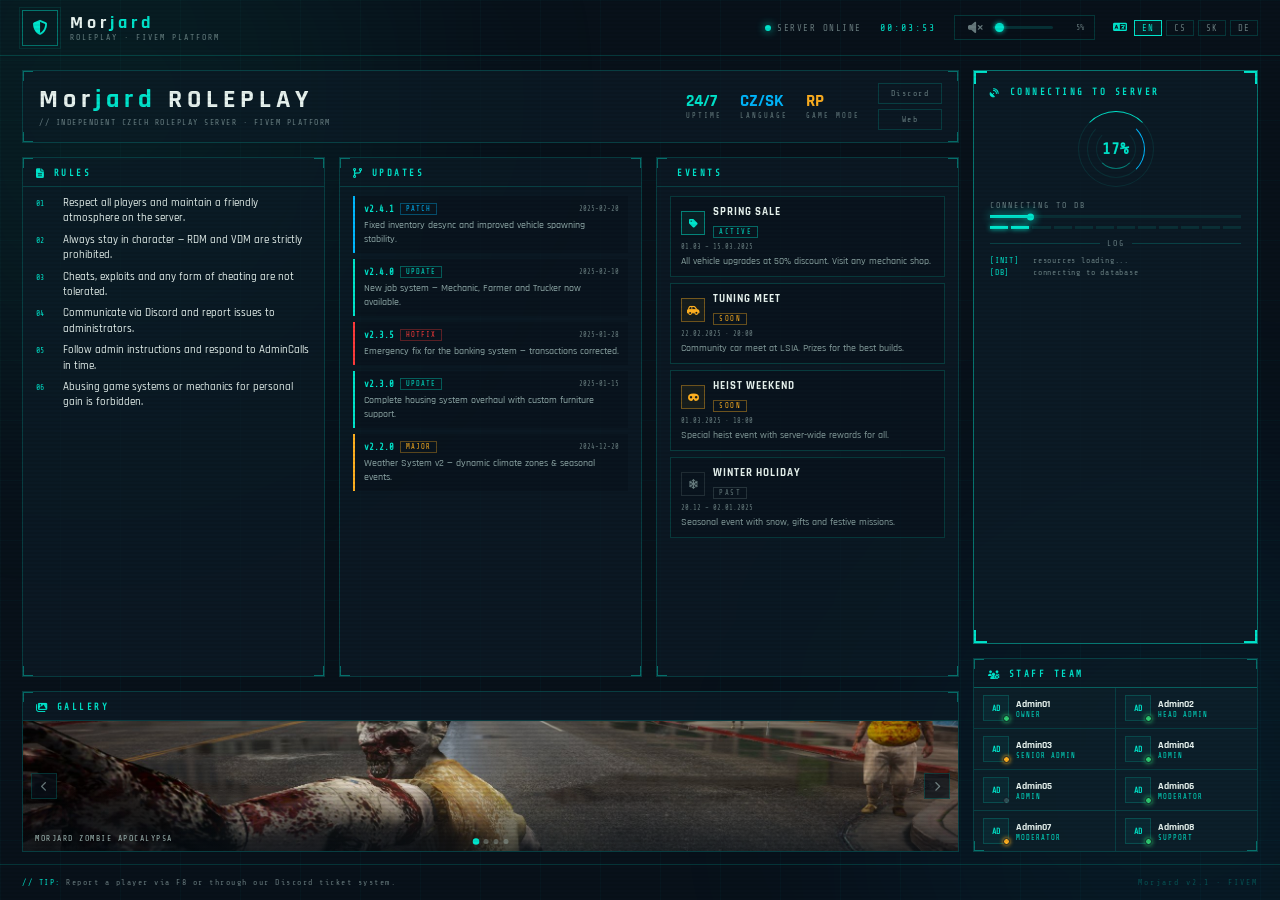
==== commit 3ddd3850: "Fix loading screen: DDCZ branding leak + negative percentage bug Found via visual inspection (headle" ====
--- a/resources/morjard-loadingscreen/html/index.html
+++ b/resources/morjard-loadingscreen/html/index.html
@@ -364,7 +364,7 @@
         <i class="fas fa-shield-halved logo-icon"></i>
       </div>
       <div class="logo-texts">
-        <div class="logo-title">DD<span class="hi">CZ</span></div>
+        <div class="logo-title">Mor<span class="hi">jard</span></div>
         <div class="logo-sub">ROLEPLAY &middot; FIVEM PLATFORM</div>
       </div>
     </div>
@@ -392,7 +392,7 @@
         <div class="cb tl"></div><div class="cb tr"></div><div class="cb bl"></div><div class="cb br"></div>
         <div class="id-inner">
           <div>
-            <div class="srv-name" id="srvName">DD<span class="hi">CZ</span> ROLEPLAY</div>
+            <div class="srv-name" id="srvName">Mor<span class="hi">jard</span> ROLEPLAY</div>
             <div class="srv-tag" id="srvTag">// INDEPENDENT CZECH ROLEPLAY SERVER &middot; FIVEM PLATFORM</div>
           </div>
           <div class="srv-stats">
@@ -719,7 +719,7 @@
 /* ── Apply locale ── */
 function applyLocale() {
     $('statusOnline').textContent = L.status_online;
-    $('srvName').innerHTML = L.server_name.replace('Morjard','DD<span class="hi">CZ</span>');
+    $('srvName').innerHTML = L.server_name.replace('Morjard','Mor<span class="hi">jard</span>');
     $('srvTag').textContent  = L.server_tagline;
     $('lbl-uptime').textContent  = L.stat_uptime;
     $('lbl-lang').textContent    = L.stat_lang;
@@ -841,7 +841,12 @@
 function animPct(from,to,dur=350) {
     const t0=performance.now();
     (function tick(now){
-        const t=Math.min((now-t0)/dur,1), cur=Math.round(from+(to-from)*t);
+        // Clamp both ends: an un-clamped lower bound let `t` go negative whenever
+        // `now < t0` (observed with overlapping animPct() calls -- a later call's
+        // rAF tick can still be in flight when an earlier call's tick fires), which
+        // pulled `cur` far below 0 (e.g. displaying "-402%"). Found 2026-10-01 via
+        // a headless screenshot pass, reproduced under both virtual and real time.
+        const t=Math.max(0, Math.min((now-t0)/dur,1)), cur=Math.round(from+(to-from)*t);
         $('pct').textContent=cur+'%'; $('progFill').style.width=cur+'%'; setSegs(cur); pct=cur;
         if(t<1) requestAnimationFrame(tick);
     })(performance.now());
